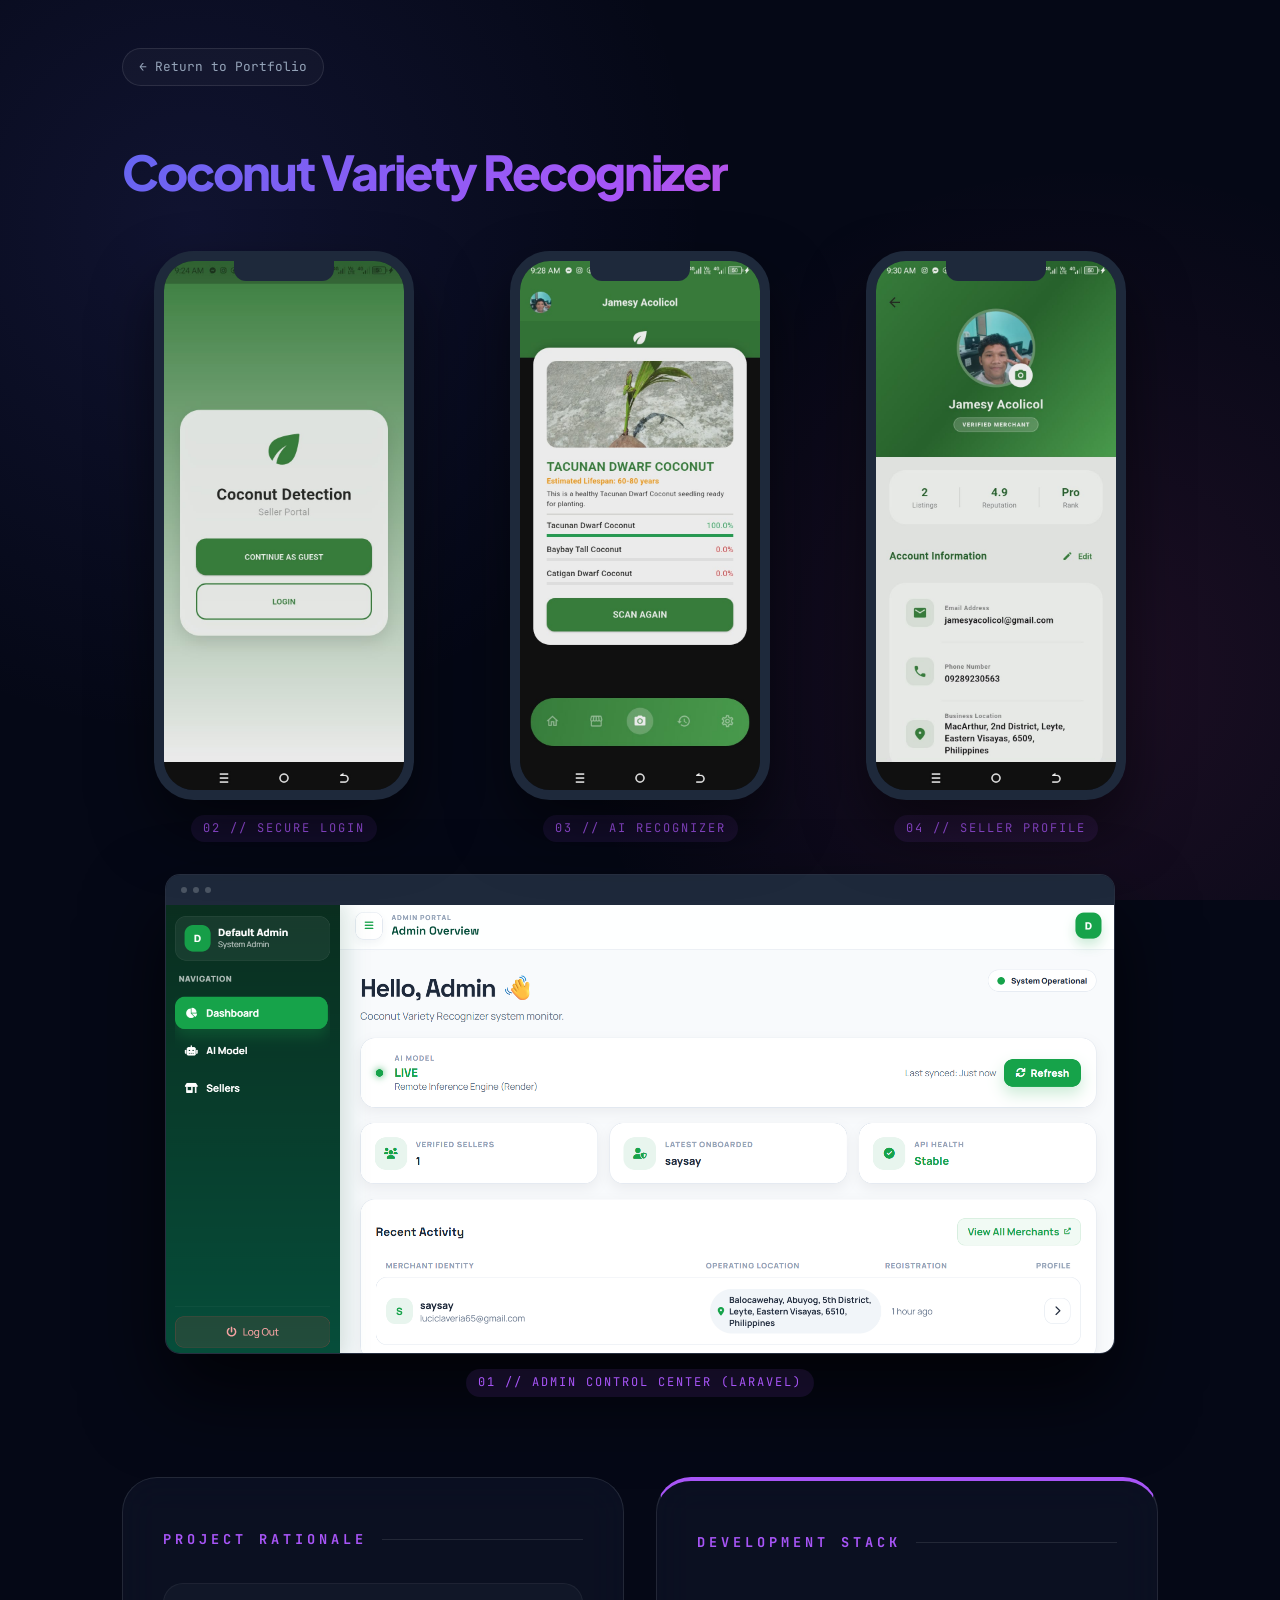
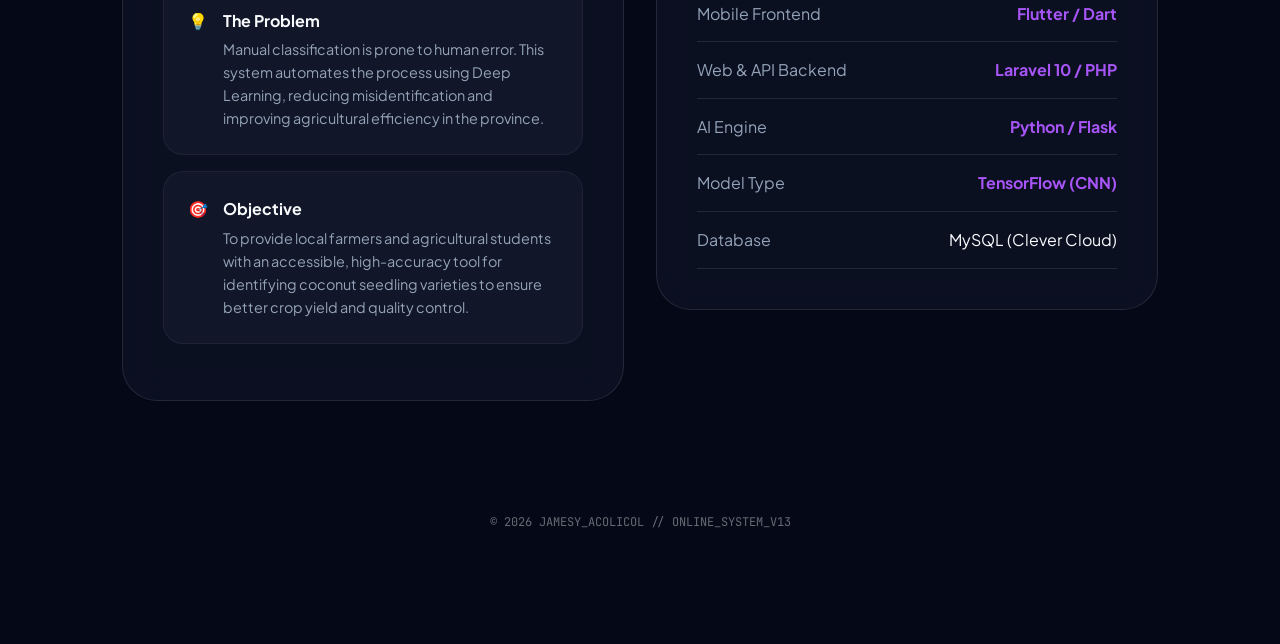
==== capstone.html @ 25eb9b66 "Add files via upload" ====
<!DOCTYPE html>
<html lang="en">
<head>
    <meta charset="UTF-8">
    <meta name="viewport" content="width=device-width, initial-scale=1.0">
    <title>Capstone | Coconut Variety Recognizer V13.1</title>
    <link rel="stylesheet" href="css/capstone.css">
</head>
<body>

<div class="container">
    <nav>
        <a href="index.html" class="back-btn">← Return to Portfolio</a>
    </nav>

    <h1>Coconut Variety Recognizer</h1>

    <div class="showcase-grid">
        

        <div class="screen-card">
            <div class="phone-mockup">
                <img src="photo/login.jpeg" alt="Login Screen">
            </div>
            <div class="label">02 // Secure Login</div>
        </div>

        <div class="screen-card">
            <div class="phone-mockup">
                <img src="photo/cameradetect.jpeg" alt="Detection Screen">
            </div>
            <div class="label">03 // AI Recognizer</div>
        </div>

        <div class="screen-card">
            <div class="phone-mockup">
                <img src="photo/profile.jpeg" alt="Profile Screen">
            </div>
            <div class="label">04 // Seller Profile</div>
        </div>

        <div class="admin-wrapper">
            <div class="web-mockup">
                <div class="web-header">
                    <div class="dot"></div><div class="dot"></div><div class="dot"></div>
                </div>
                <img src="photo/admin.png" alt="Admin Dashboard">
            </div>
            <div class="label">01 // Admin Control Center (Laravel)</div>
        </div>
    </div>

    <div class="grid">
        <div class="section-left">
            <div class="glass-card">
                <h2>Project Rationale</h2>
                
                <div class="feature-box">
                    <span>💡</span>
                    <div>
                        <strong style="display:block; margin-bottom:5px;">The Problem</strong>
                        <p style="font-size: 0.9rem; color: var(--text-dim); margin:0;">
                            Manual classification is prone to human error. This system automates the process using Deep Learning, reducing misidentification and improving agricultural efficiency in the province.
                        </p>
                    </div>
                </div>

                <div class="feature-box">
                    <span>🎯</span>
                    <div>
                        <strong style="display:block; margin-bottom:5px;">Objective</strong>
                        <p style="font-size: 0.9rem; color: var(--text-dim); margin:0;">
                            To provide local farmers and agricultural students with an accessible, high-accuracy tool for identifying coconut seedling varieties to ensure better crop yield and quality control.
                        </p>
                    </div>
                </div>
            </div>
        </div>

        <div class="section-right">
            <div class="glass-card" style="border-top: 4px solid var(--accent-purple);">
                <h2>Development Stack</h2>
                
                <div class="spec-item">
                    <span style="color:var(--text-dim)">Mobile Frontend</span>
                    <span style="color:var(--accent-purple); font-weight:700;">Flutter / Dart</span>
                </div>
                
                <div class="spec-item">
                    <span style="color:var(--text-dim)">Web & API Backend</span>
                    <span style="color:var(--accent-purple); font-weight:700;">Laravel 10 / PHP</span>
                </div>

                <div class="spec-item">
                    <span style="color:var(--text-dim)">AI Engine</span>
                    <span style="color:var(--accent-purple); font-weight:700;">Python / Flask</span>
                </div>

                <div class="spec-item">
                    <span style="color:var(--text-dim)">Model Type</span>
                    <span style="color:var(--accent-purple); font-weight:700;">TensorFlow (CNN)</span>
                </div>

                <div class="spec-item">
                    <span style="color:var(--text-dim)">Database</span>
                    <span>MySQL (Clever Cloud)</span>
                </div>
            </div>
        </div>
    </div>

    <footer style="text-align: center; padding: 5rem 0; opacity: 0.4; font-family: 'JetBrains Mono'; font-size: 0.75rem;">
        &copy; 2026 JAMESY_ACOLICOL // ONLINE_SYSTEM_V13
    </footer>
</div>

</body>
</html>
---- css/capstone.css ----
@import url('https://fonts.googleapis.com/css2?family=Plus+Jakarta+Sans:wght@300;400;600;800&family=JetBrains+Mono:wght@400;700&display=swap');

:root {
    --bg-space: #050816;
    --glass-card: rgba(15, 23, 42, 0.6);
    --border-white: rgba(255, 255, 255, 0.1);
    --grad-primary: linear-gradient(135deg, #6366f1 0%, #a855f7 50%, #ec4899 100%);
    --text-bright: #f8fafc;
    --text-dim: #94a3b8;
    --accent-purple: #a855f7;
    --accent-pink: #ec4899;
}

* { box-sizing: border-box; transition: all 0.4s cubic-bezier(0.23, 1, 0.32, 1); }

body {
    font-family: 'Plus Jakarta Sans', sans-serif;
    margin: 0;
    color: var(--text-bright);
    background: var(--bg-space);
    background-image:
        radial-gradient(circle at 15% 25%, rgba(99, 102, 241, 0.12) 0%, transparent 40%),
        radial-gradient(circle at 85% 75%, rgba(236, 72, 153, 0.1) 0%, transparent 40%);
    background-attachment: fixed;
    line-height: 1.6;
}

.container { max-width: 1100px; margin: auto; padding: 2rem; }

nav { padding: 1rem 0; margin-bottom: 2rem; }

.back-btn {
    text-decoration: none;
    color: var(--text-dim);
    font-family: 'JetBrains Mono';
    font-size: 0.8rem;
    display: flex;
    align-items: center;
    gap: 10px;
    width: fit-content;
    padding: 8px 16px;
    border-radius: 50px;
    background: rgba(255,255,255,0.03);
    border: 1px solid var(--border-white);
}

.back-btn:hover {
    color: #fff;
    background: var(--grad-primary);
    border-color: transparent;
    transform: translateX(-5px);
}

h1 {
    font-size: clamp(2rem, 5vw, 3rem);
    margin: 0 0 2.5rem;
    font-weight: 800;
    letter-spacing: -2px;
    background: var(--grad-primary);
    -webkit-background-clip: text;
    background-clip: text;
    -webkit-text-fill-color: transparent;
}

.showcase-grid {
    display: grid;
    grid-template-columns: repeat(3, 1fr);
    gap: 2rem;
    margin-bottom: 4rem;
}

.admin-wrapper {
    grid-column: 1 / -1;
    display: flex;
    flex-direction: column;
    align-items: center;
    margin-bottom: 1rem;
}

.admin-wrapper:hover {
    transform: translateY(-8px);
}

.admin-wrapper:hover .web-mockup {
    border-color: var(--accent-purple);
    box-shadow: 0 50px 100px rgba(0, 0, 0, 0.8), 
                0 0 30px rgba(168, 85, 247, 0.15);
}

.admin-wrapper:hover .dot {
    background: var(--accent-pink);
    box-shadow: 0 0 8px var(--accent-pink);
}

.admin-wrapper:hover .label {
    background: var(--grad-primary);
    color: #fff;
    letter-spacing: 3px; /* Subtle "expansion" effect */
    box-shadow: 0 10px 20px rgba(0, 0, 0, 0.3);
}

.admin-wrapper:hover img {
    filter: contrast(1.1) brightness(1.05);
}



.screen-card {
    display: flex;
    flex-direction: column;
    align-items: center;
    width: 100%;
}
.screen-card:hover {
    /* 1. Lift the entire card slightly */
    transform: translateY(-10px);
}

/* 2. Target the mockup inside the card specifically */
.screen-card:hover .phone-mockup {
    border-color: var(--accent-purple);
    box-shadow: 0 40px 80px rgba(0, 0, 0, 0.8), 
                0 0 20px rgba(168, 85, 247, 0.2);
    transform: scale(1.03);
}

/* 3. Make the label pop when the card is hovered */
.screen-card:hover .label {
    background: var(--grad-primary);
    color: #fff;
    transform: translateY(5px);
    box-shadow: 0 5px 15px rgba(168, 85, 247, 0.3);
}

/* 4. Optional: Subtle brightness boost to the image inside */
.screen-card:hover .phone-mockup img {
    filter: brightness(1.1);
}

.phone-mockup {
    width: 100%;
    max-width: 260px;
    aspect-ratio: 9/19;
    background: #0f172a;
    border: 10px solid #1e293b;
    border-radius: 40px;
    box-shadow: 0 30px 60px rgba(0,0,0,0.5);
    overflow: hidden;
    position: relative;
}

.phone-mockup img { width: 100%; height: 100%; object-fit: cover; }

.phone-mockup::before {
    content: '';
    position: absolute;
    top: 0;
    left: 50%;
    transform: translateX(-50%);
    width: 100px;
    height: 20px;
    background: #1e293b;
    border-bottom-left-radius: 12px;
    border-bottom-right-radius: 12px;
    z-index: 10;
}

.web-mockup {
    width: 100%;
    max-width: 950px;
    height: 480px;
    background: #0f172a;
    border-radius: 15px;
    border: 1px solid var(--border-white);
    box-shadow: 0 40px 80px rgba(0,0,0,0.7);
    overflow: hidden;
}

.web-header {
    height: 30px;
    background: #1e293b;
    display: flex;
    align-items: center;
    padding: 0 15px;
    gap: 6px;
}

.dot { width: 6px; height: 6px; border-radius: 50%; background: #4b5563; }

.web-mockup img { width: 100%; height: calc(100% - 30px); object-fit: cover; }

.label {
    margin-top: 15px;
    font-family: 'JetBrains Mono';
    color: var(--accent-purple);
    font-size: 0.75rem;
    text-transform: uppercase;
    letter-spacing: 2px;
    background: rgba(168, 85, 247, 0.1);
    padding: 4px 12px;
    border-radius: 20px;
}

.grid { display: grid; grid-template-columns: 1fr 1fr; gap: 2rem; margin-bottom: 2rem; }

.glass-card {
    background: var(--glass-card);
    backdrop-filter: blur(20px);
    border: 1px solid var(--border-white);
    border-radius: 35px;
    padding: 2.5rem;
}

h2 {
    font-size: 0.85rem;
    font-family: 'JetBrains Mono';
    color: var(--accent-purple);
    text-transform: uppercase;
    letter-spacing: 4px;
    margin-bottom: 2rem;
    display: flex;
    align-items: center;
    gap: 15px;
}

h2::after { content: ''; height: 1px; flex-grow: 1; background: var(--border-white); }

.feature-box {
    background: rgba(255,255,255,0.03);
    border-radius: 20px;
    padding: 1.5rem;
    margin-bottom: 1rem;
    border: 1px solid rgba(255,255,255,0.05);
    display: flex;
    gap: 15px;
}

.feature-box:hover {
    background: var(--grad-primary);
    border-color: transparent;
    box-shadow: 0 10px 20px rgba(168, 85, 247, 0.4);
    transform: translateY(-5px);
}

.spec-item {
    display: flex;
    justify-content: space-between;
    padding: 15px 0;
    border-bottom: 1px solid var(--border-white);
}

@media (max-width: 850px) {
    .showcase-grid { grid-template-columns: 1fr; }
    .grid { grid-template-columns: 1fr; }
    .web-mockup { height: 300px; }
}
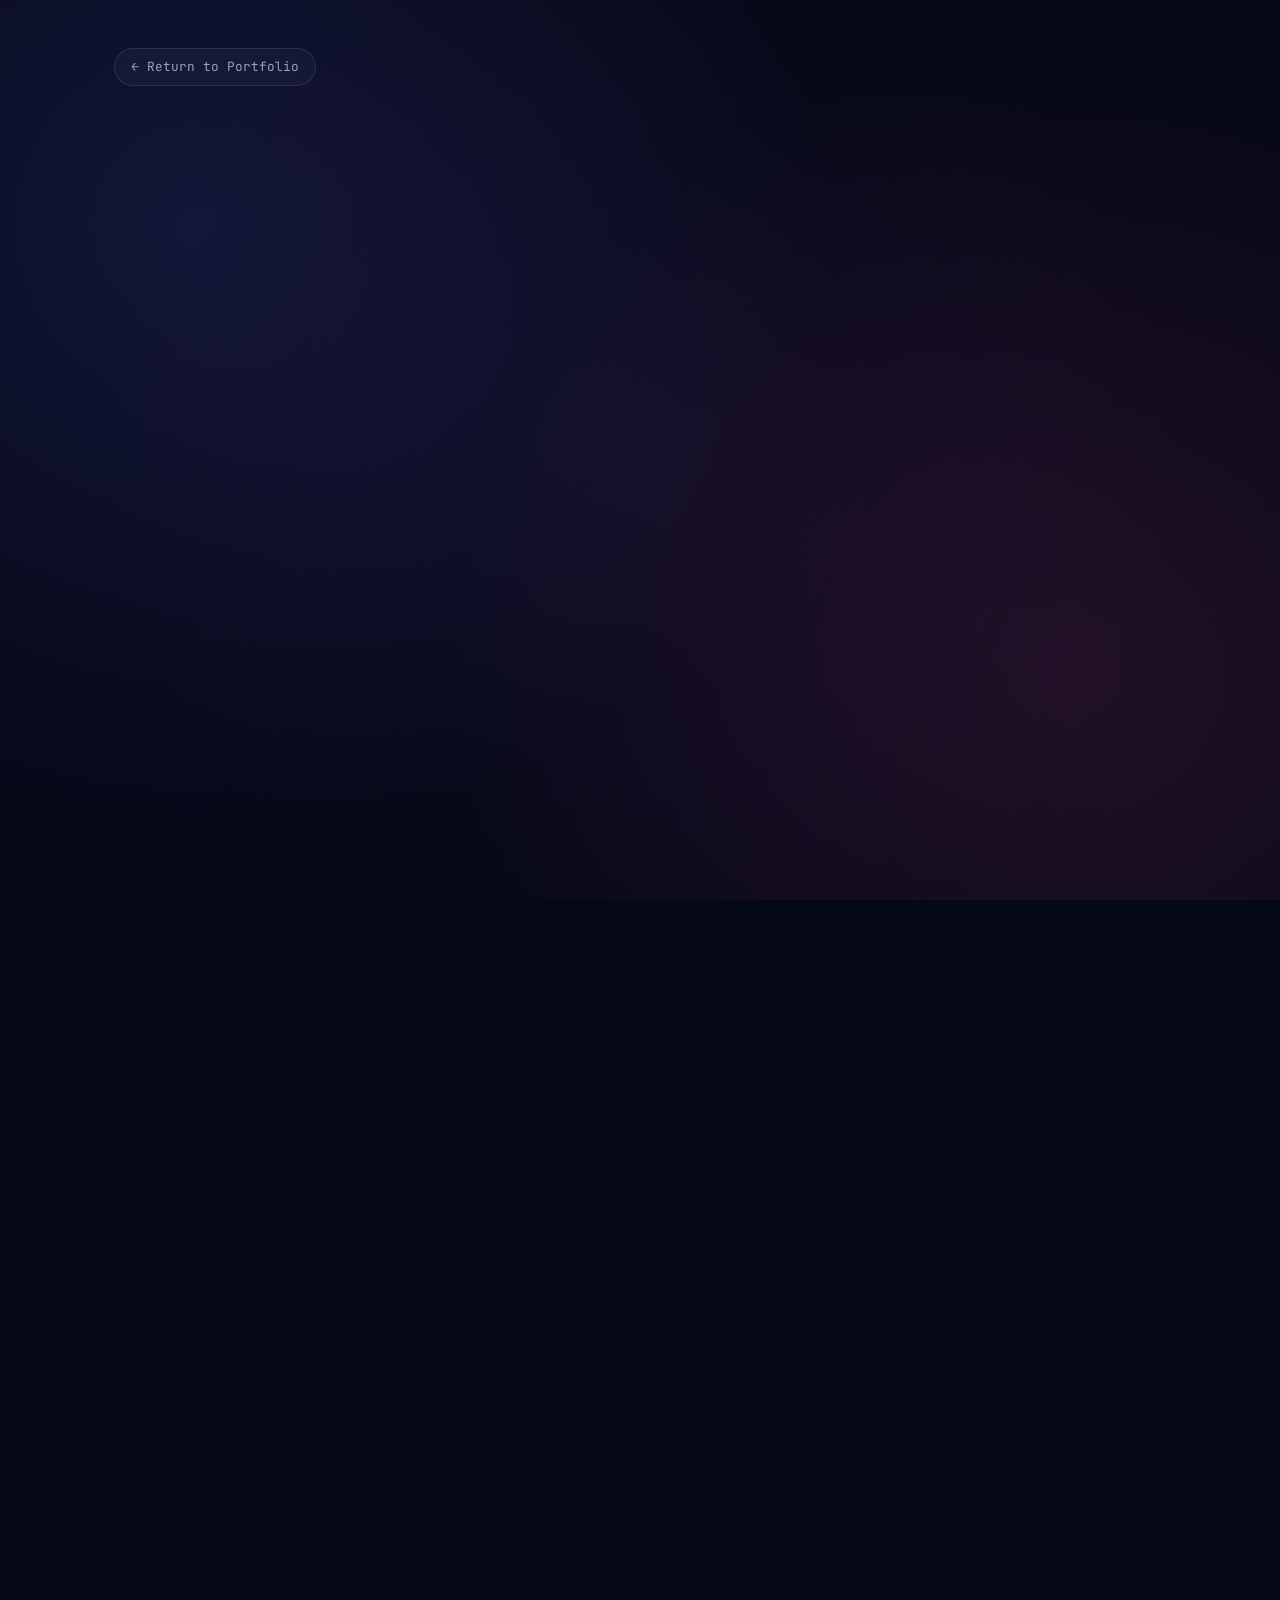
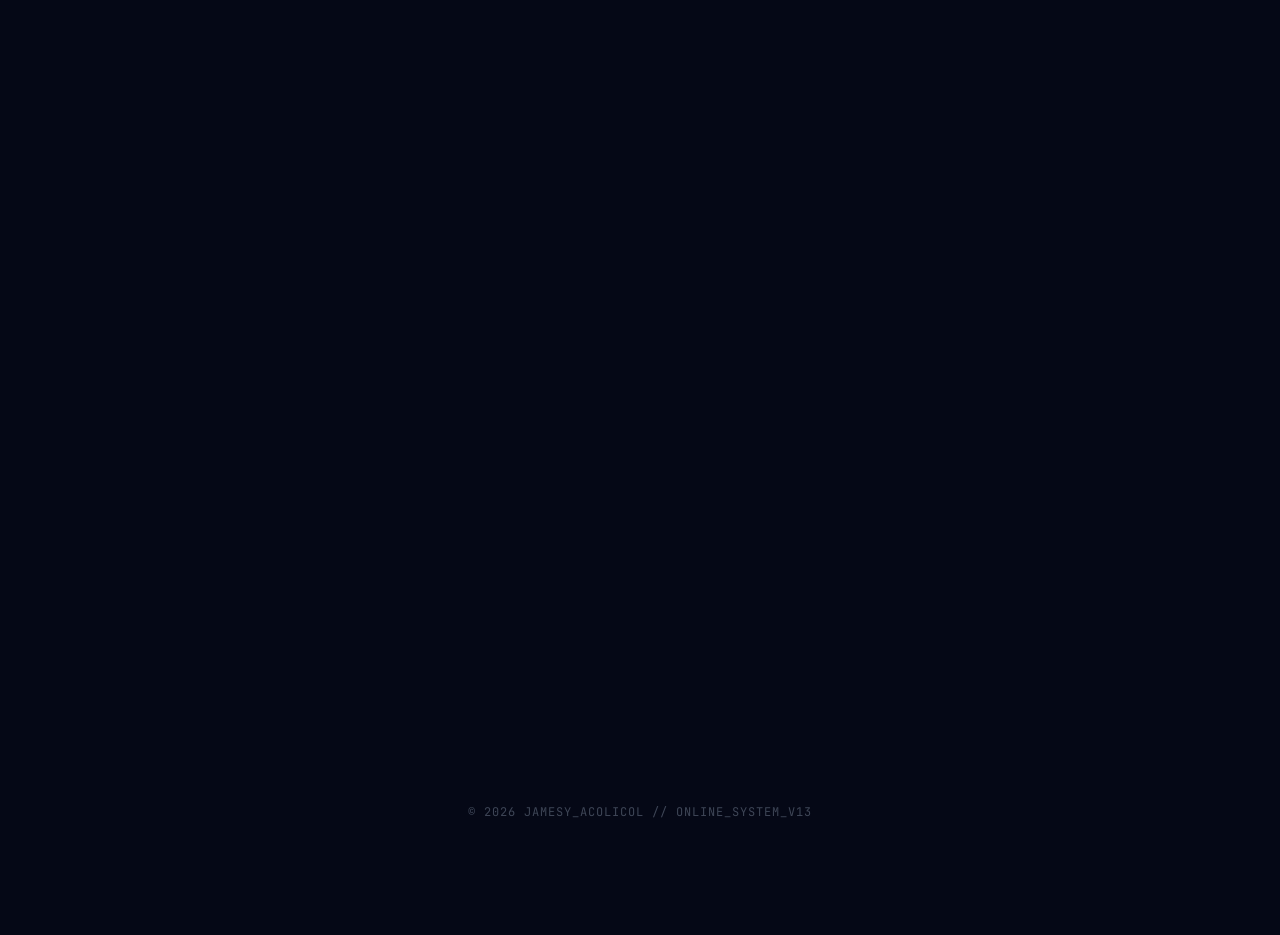
==== commit 59ee818f: "Add files via upload" ====
--- a/capstone.html
+++ b/capstone.html
@@ -1,57 +1,52 @@
 <!DOCTYPE html>
 <html lang="en">
-<head>
-    <meta charset="UTF-8">
-    <meta name="viewport" content="width=device-width, initial-scale=1.0">
-    <title>Capstone | Coconut Variety Recognizer V13.1</title>
-    <link rel="stylesheet" href="css/capstone.css">
-</head>
+<head>
+    <meta charset="UTF-8">
+    <meta name="viewport" content="width=device-width, initial-scale=1.0">
+    <title>Capstone | Coconut Variety Recognizer V13.1</title>
+    <link rel="stylesheet" href="css/capstone.css">
+</head>
 <body>
 
 <div class="container">
-    <nav>
-        <a href="index.html" class="back-btn">← Return to Portfolio</a>
-    </nav>
+    <nav>
+        <a href="index.html" class="back-btn">← Return to Portfolio</a>
+    </nav>
 
-    <h1>Coconut Variety Recognizer</h1>
+    <h1 class="reveal">Coconut Variety Recognizer</h1>
 
     <div class="showcase-grid">
-        
+        <div class="phones-column">
+            <div class="phone-stack">
+                <div class="screen-card reveal">
+                    <div class="phone-mockup">
+                        <img src="photo/login.jpeg" alt="Login Screen">
+                    </div>
+                    <div class="label">01 // Secure Login</div>
+                </div>
 
-        <div class="screen-card">
-            <div class="phone-mockup">
-                <img src="photo/login.jpeg" alt="Login Screen">
+                <div class="screen-card reveal">
+                    <div class="phone-mockup">
+                        <img src="photo/cameradetect.jpeg" alt="Detection Screen">
+                    </div>
+                    <div class="label">02 // AI Recognizer</div>
+                </div>
             </div>
-            <div class="label">02 // Secure Login</div>
         </div>
 
-        <div class="screen-card">
-            <div class="phone-mockup">
-                <img src="photo/cameradetect.jpeg" alt="Detection Screen">
-            </div>
-            <div class="label">03 // AI Recognizer</div>
-        </div>
-
-        <div class="screen-card">
-            <div class="phone-mockup">
-                <img src="photo/profile.jpeg" alt="Profile Screen">
-            </div>
-            <div class="label">04 // Seller Profile</div>
-        </div>
-
-        <div class="admin-wrapper">
+        <div class="admin-wrapper reveal">
             <div class="web-mockup">
                 <div class="web-header">
                     <div class="dot"></div><div class="dot"></div><div class="dot"></div>
                 </div>
                 <img src="photo/admin.png" alt="Admin Dashboard">
             </div>
-            <div class="label">01 // Admin Control Center (Laravel)</div>
+            <div class="label">03 // Admin Control Center (Laravel)</div>
         </div>
     </div>
 
     <div class="grid">
-        <div class="section-left">
+        <div class="section-left reveal">
             <div class="glass-card">
                 <h2>Project Rationale</h2>
                 
@@ -60,7 +55,7 @@
                     <div>
                         <strong style="display:block; margin-bottom:5px;">The Problem</strong>
                         <p style="font-size: 0.9rem; color: var(--text-dim); margin:0;">
-                            Manual classification is prone to human error. This system automates the process using Deep Learning, reducing misidentification and improving agricultural efficiency in the province.
+                            Manual classification is prone to human error. This system automates the process using Deep Learning, reducing misidentification and improving agricultural efficiency.
                         </p>
                     </div>
                 </div>
@@ -70,40 +65,42 @@
                     <div>
                         <strong style="display:block; margin-bottom:5px;">Objective</strong>
                         <p style="font-size: 0.9rem; color: var(--text-dim); margin:0;">
-                            To provide local farmers and agricultural students with an accessible, high-accuracy tool for identifying coconut seedling varieties to ensure better crop yield and quality control.
+                            To provide local farmers and agricultural students with an accessible tool for identifying coconut seedling varieties to ensure better crop yield.
                         </p>
                     </div>
                 </div>
             </div>
         </div>
 
-        <div class="section-right">
+        <div class="section-right reveal">
             <div class="glass-card" style="border-top: 4px solid var(--accent-purple);">
                 <h2>Development Stack</h2>
                 
-                <div class="spec-item">
-                    <span style="color:var(--text-dim)">Mobile Frontend</span>
-                    <span style="color:var(--accent-purple); font-weight:700;">Flutter / Dart</span>
-                </div>
-                
-                <div class="spec-item">
-                    <span style="color:var(--text-dim)">Web & API Backend</span>
-                    <span style="color:var(--accent-purple); font-weight:700;">Laravel 10 / PHP</span>
-                </div>
+                <div class="stack-grid">
+                    <div class="spec-item">
+                        <span>Mobile Frontend</span>
+                        <span style="color:var(--accent-purple); font-weight:700;">Flutter / Dart</span>
+                    </div>
+                    
+                    <div class="spec-item">
+                        <span>Web & API Backend</span>
+                        <span style="color:var(--accent-purple); font-weight:700;">Laravel 10 / PHP</span>
+                    </div>
 
-                <div class="spec-item">
-                    <span style="color:var(--text-dim)">AI Engine</span>
-                    <span style="color:var(--accent-purple); font-weight:700;">Python / Flask</span>
-                </div>
+                    <div class="spec-item">
+                        <span>AI Engine</span>
+                        <span style="color:var(--accent-purple); font-weight:700;">Python / Flask</span>
+                    </div>
 
-                <div class="spec-item">
-                    <span style="color:var(--text-dim)">Model Type</span>
-                    <span style="color:var(--accent-purple); font-weight:700;">TensorFlow (CNN)</span>
-                </div>
+                    <div class="spec-item">
+                        <span>Model Type</span>
+                        <span style="color:var(--accent-purple); font-weight:700;">TensorFlow (CNN)</span>
+                    </div>
 
-                <div class="spec-item">
-                    <span style="color:var(--text-dim)">Database</span>
-                    <span>MySQL (Clever Cloud)</span>
+                    <div class="spec-item" style="grid-column: 1 / -1;">
+                        <span>Database</span>
+                        <span>MySQL (Clever Cloud)</span>
+                    </div>
                 </div>
             </div>
         </div>
@@ -114,5 +111,6 @@
     </footer>
 </div>
 
+<script src="js/capstone.js"></script>
 </body>
-</html>
+</html>
--- a/css/capstone.css
+++ b/css/capstone.css
@@ -1,4 +1,4 @@
-@import url('https://fonts.googleapis.com/css2?family=Plus+Jakarta+Sans:wght@300;400;600;800&family=JetBrains+Mono:wght@400;700&display=swap');
+@import url('https://fonts.googleapis.com/css2?family=Plus+Jakarta+Sans:wght@300;400;500;600;700;800&family=JetBrains+Mono:wght@400;500;600&display=swap');
 
 :root {
     --bg-space: #050816;
@@ -11,37 +11,73 @@
     --accent-pink: #ec4899;
 }
 
-* { box-sizing: border-box; transition: all 0.4s cubic-bezier(0.23, 1, 0.32, 1); }
+* {
+    margin: 0;
+    padding: 0;
+    box-sizing: border-box;
+}
+
+html {
+    scroll-behavior: smooth;
+}
 
 body {
     font-family: 'Plus Jakarta Sans', sans-serif;
-    margin: 0;
     color: var(--text-bright);
     background: var(--bg-space);
     background-image:
-        radial-gradient(circle at 15% 25%, rgba(99, 102, 241, 0.12) 0%, transparent 40%),
-        radial-gradient(circle at 85% 75%, rgba(236, 72, 153, 0.1) 0%, transparent 40%);
+        radial-gradient(circle at 15% 25%, rgba(99, 102, 241, 0.15) 0%, transparent 50%),
+        radial-gradient(circle at 85% 75%, rgba(236, 72, 153, 0.12) 0%, transparent 50%),
+        radial-gradient(circle at 50% 50%, rgba(168, 85, 247, 0.05) 0%, transparent 70%);
     background-attachment: fixed;
     line-height: 1.6;
-}
-
-.container { max-width: 1100px; margin: auto; padding: 2rem; }
-
-nav { padding: 1rem 0; margin-bottom: 2rem; }
+    overflow-x: hidden;
+    position: relative;
+}
+
+body::before {
+    content: '';
+    position: fixed;
+    top: 0;
+    left: 0;
+    width: 100%;
+    height: 100%;
+    background-image: 
+        radial-gradient(circle at 20% 30%, rgba(99, 102, 241, 0.08) 1px, transparent 1px),
+        radial-gradient(circle at 80% 70%, rgba(236, 72, 153, 0.08) 1px, transparent 1px);
+    background-size: 50px 50px, 80px 80px;
+    pointer-events: none;
+    z-index: 0;
+    opacity: 0.3;
+}
+
+.container {
+    max-width: 1100px;
+    margin: 0 auto;
+    padding: 2rem 1.5rem;
+    position: relative;
+    z-index: 1;
+}
+
+/* Navigation */
+nav {
+    padding: 1rem 0;
+    margin-bottom: 2rem;
+}
 
 .back-btn {
     text-decoration: none;
     color: var(--text-dim);
     font-family: 'JetBrains Mono';
     font-size: 0.8rem;
-    display: flex;
+    display: inline-flex;
     align-items: center;
     gap: 10px;
-    width: fit-content;
     padding: 8px 16px;
     border-radius: 50px;
     background: rgba(255,255,255,0.03);
     border: 1px solid var(--border-white);
+    transition: all 0.4s cubic-bezier(0.23, 1, 0.32, 1);
 }
 
 .back-btn:hover {
@@ -49,166 +85,352 @@
     background: var(--grad-primary);
     border-color: transparent;
     transform: translateX(-5px);
-}
-
+    box-shadow: 0 10px 20px rgba(168, 85, 247, 0.3);
+}
+
+/* Title */
 h1 {
     font-size: clamp(2rem, 5vw, 3rem);
-    margin: 0 0 2.5rem;
+    margin: 0 0 3rem;
     font-weight: 800;
     letter-spacing: -2px;
     background: var(--grad-primary);
     -webkit-background-clip: text;
     background-clip: text;
     -webkit-text-fill-color: transparent;
-}
-
+    text-align: center;
+    position: relative;
+    animation: titleGlow 3s ease-in-out infinite;
+}
+
+@keyframes titleGlow {
+    0%, 100% { filter: drop-shadow(0 0 20px rgba(168, 85, 247, 0.3)); }
+    50% { filter: drop-shadow(0 0 40px rgba(168, 85, 247, 0.6)); }
+}
+
+h1::after {
+    content: '';
+    position: absolute;
+    bottom: -10px;
+    left: 50%;
+    transform: translateX(-50%);
+    width: 80px;
+    height: 3px;
+    background: var(--grad-primary);
+    border-radius: 2px;
+    animation: lineExpand 2s ease-in-out infinite;
+}
+
+@keyframes lineExpand {
+    0%, 100% { width: 80px; opacity: 0.5; }
+    50% { width: 120px; opacity: 1; }
+}
+
+/* SHOWCASE GRID - 3 Column Layout */
 .showcase-grid {
     display: grid;
     grid-template-columns: repeat(3, 1fr);
-    gap: 2rem;
+    gap: 2.5rem;
     margin-bottom: 4rem;
-}
-
+    align-items: end;
+}
+
+.phones-column {
+    display: contents;
+}
+
+.phone-stack {
+    display: contents;
+}
+
+.screen-card {
+    display: flex;
+    flex-direction: column;
+    align-items: center;
+    position: relative;
+}
+
+/* Phone mockup */
+.phone-mockup {
+    width: 100%;
+    max-width: 240px;
+    aspect-ratio: 9/18;
+    background: #0f172a;
+    border: 6px solid #1e293b;
+    border-radius: 32px;
+    overflow: hidden;
+    box-shadow: 
+        0 20px 50px rgba(0, 0, 0, 0.5),
+        0 0 25px rgba(168, 85, 247, 0.08);
+    position: relative;
+    transition: all 0.5s cubic-bezier(0.23, 1, 0.32, 1);
+    animation: phoneFloat1 5s ease-in-out infinite;
+}
+
+.screen-card:nth-child(2) .phone-mockup {
+    animation: phoneFloat2 5.5s ease-in-out infinite;
+    animation-delay: -2s;
+}
+
+@keyframes phoneFloat1 {
+    0%, 100% { 
+        transform: translateY(0px);
+    }
+    50% { 
+        transform: translateY(-15px);
+    }
+}
+
+@keyframes phoneFloat2 {
+    0%, 100% { 
+        transform: translateY(0px);
+    }
+    50% { 
+        transform: translateY(-20px);
+    }
+}
+
+.phone-mockup::before {
+    content: '';
+    position: absolute;
+    top: 0;
+    left: 50%;
+    transform: translateX(-50%);
+    width: 70px;
+    height: 16px;
+    background: #1e293b;
+    border-bottom-left-radius: 8px;
+    border-bottom-right-radius: 8px;
+    z-index: 10;
+}
+
+/* Glowing border effect */
+.phone-mockup::after {
+    content: '';
+    position: absolute;
+    inset: -2px;
+    border-radius: 34px;
+    background: linear-gradient(135deg, rgba(99, 102, 241, 0.4), rgba(168, 85, 247, 0.4), rgba(236, 72, 153, 0.4));
+    z-index: -1;
+    opacity: 0;
+    transition: opacity 0.4s ease;
+    animation: ringPulse 4s ease-in-out infinite;
+}
+
+@keyframes ringPulse {
+    0%, 100% { opacity: 0; }
+    50% { opacity: 0.6; }
+}
+
+.phone-mockup:hover {
+    transform: translateY(-10px) scale(1.03);
+    box-shadow: 
+        0 30px 60px rgba(0, 0, 0, 0.6),
+        0 0 40px rgba(168, 85, 247, 0.25);
+    border-color: rgba(168, 85, 247, 0.3);
+}
+
+.phone-mockup:hover::after {
+    opacity: 1;
+}
+
+.phone-mockup img {
+    width: 100%;
+    height: 100%;
+    object-fit: cover;
+    transition: transform 0.5s ease;
+}
+
+.phone-mockup:hover img {
+    transform: scale(1.05);
+}
+
+/* Label with shine effect */
+.label {
+    margin-top: 16px;
+    font-family: 'JetBrains Mono';
+    color: var(--accent-purple);
+    font-size: 0.7rem;
+    text-transform: uppercase;
+    letter-spacing: 2px;
+    background: linear-gradient(135deg, rgba(168, 85, 247, 0.1) 0%, rgba(236, 72, 153, 0.08) 100%);
+    padding: 6px 16px;
+    border-radius: 100px;
+    border: 1px solid rgba(168, 85, 247, 0.15);
+    position: relative;
+    overflow: hidden;
+    transition: all 0.4s cubic-bezier(0.23, 1, 0.32, 1);
+    white-space: nowrap;
+}
+
+.label::before {
+    content: '';
+    position: absolute;
+    top: 0;
+    left: -100%;
+    width: 100%;
+    height: 100%;
+    background: linear-gradient(90deg, transparent, rgba(255,255,255,0.2), transparent);
+    transition: left 0.6s ease;
+}
+
+.screen-card:hover .label {
+    background: var(--grad-primary);
+    color: #fff;
+    border-color: transparent;
+    transform: translateY(-5px);
+    box-shadow: 0 10px 25px rgba(168, 85, 247, 0.4);
+}
+
+.screen-card:hover .label::before {
+    left: 100%;
+}
+
+/* Admin Wrapper - Centered */
 .admin-wrapper {
     grid-column: 1 / -1;
     display: flex;
     flex-direction: column;
     align-items: center;
-    margin-bottom: 1rem;
-}
-
-.admin-wrapper:hover {
-    transform: translateY(-8px);
-}
-
-.admin-wrapper:hover .web-mockup {
-    border-color: var(--accent-purple);
-    box-shadow: 0 50px 100px rgba(0, 0, 0, 0.8), 
-                0 0 30px rgba(168, 85, 247, 0.15);
-}
-
-.admin-wrapper:hover .dot {
-    background: var(--accent-pink);
-    box-shadow: 0 0 8px var(--accent-pink);
+    margin-top: 1rem;
+}
+
+.web-mockup {
+    width: 100%;
+    max-width: 850px;
+    background: #0f172a;
+    border-radius: 16px;
+    border: 1px solid var(--border-white);
+    box-shadow: 
+        0 25px 60px rgba(0, 0, 0, 0.6),
+        0 0 25px rgba(99, 102, 241, 0.08);
+    overflow: hidden;
+    position: relative;
+    transition: all 0.5s cubic-bezier(0.23, 1, 0.32, 1);
+    animation: webFloat 5s ease-in-out infinite;
+}
+
+@keyframes webFloat {
+    0%, 100% { 
+        transform: translateY(0px);
+    }
+    50% { 
+        transform: translateY(-10px);
+    }
+}
+
+.web-mockup:hover {
+    transform: translateY(-8px) scale(1.01);
+    box-shadow: 
+        0 40px 80px rgba(0, 0, 0, 0.7),
+        0 0 50px rgba(168, 85, 247, 0.2);
+    border-color: rgba(168, 85, 247, 0.3);
+}
+
+.web-header {
+    height: 32px;
+    background: #1e293b;
+    display: flex;
+    align-items: center;
+    padding: 0 14px;
+    gap: 7px;
+}
+
+.dot {
+    width: 8px;
+    height: 8px;
+    border-radius: 50%;
+    background: #4b5563;
+    transition: all 0.3s ease;
+}
+
+.web-mockup:hover .dot:nth-child(1) {
+    background: #ef4444;
+    box-shadow: 0 0 10px #ef4444;
+}
+
+.web-mockup:hover .dot:nth-child(2) {
+    background: #f59e0b;
+    box-shadow: 0 0 10px #f59e0b;
+}
+
+.web-mockup:hover .dot:nth-child(3) {
+    background: #10b981;
+    box-shadow: 0 0 10px #10b981;
+}
+
+.web-mockup img {
+    width: 100%;
+    display: block;
+    transition: transform 0.5s ease;
+}
+
+.web-mockup:hover img {
+    transform: scale(1.02);
 }
 
 .admin-wrapper:hover .label {
     background: var(--grad-primary);
     color: #fff;
-    letter-spacing: 3px; /* Subtle "expansion" effect */
-    box-shadow: 0 10px 20px rgba(0, 0, 0, 0.3);
-}
-
-.admin-wrapper:hover img {
-    filter: contrast(1.1) brightness(1.05);
-}
-
-
-
-.screen-card {
-    display: flex;
-    flex-direction: column;
-    align-items: center;
-    width: 100%;
-}
-.screen-card:hover {
-    /* 1. Lift the entire card slightly */
-    transform: translateY(-10px);
-}
-
-/* 2. Target the mockup inside the card specifically */
-.screen-card:hover .phone-mockup {
-    border-color: var(--accent-purple);
-    box-shadow: 0 40px 80px rgba(0, 0, 0, 0.8), 
-                0 0 20px rgba(168, 85, 247, 0.2);
-    transform: scale(1.03);
-}
-
-/* 3. Make the label pop when the card is hovered */
-.screen-card:hover .label {
-    background: var(--grad-primary);
-    color: #fff;
-    transform: translateY(5px);
-    box-shadow: 0 5px 15px rgba(168, 85, 247, 0.3);
-}
-
-/* 4. Optional: Subtle brightness boost to the image inside */
-.screen-card:hover .phone-mockup img {
-    filter: brightness(1.1);
-}
-
-.phone-mockup {
-    width: 100%;
-    max-width: 260px;
-    aspect-ratio: 9/19;
-    background: #0f172a;
-    border: 10px solid #1e293b;
-    border-radius: 40px;
-    box-shadow: 0 30px 60px rgba(0,0,0,0.5);
-    overflow: hidden;
-    position: relative;
-}
-
-.phone-mockup img { width: 100%; height: 100%; object-fit: cover; }
-
-.phone-mockup::before {
-    content: '';
-    position: absolute;
-    top: 0;
-    left: 50%;
-    transform: translateX(-50%);
-    width: 100px;
-    height: 20px;
-    background: #1e293b;
-    border-bottom-left-radius: 12px;
-    border-bottom-right-radius: 12px;
-    z-index: 10;
-}
-
-.web-mockup {
-    width: 100%;
-    max-width: 950px;
-    height: 480px;
-    background: #0f172a;
-    border-radius: 15px;
-    border: 1px solid var(--border-white);
-    box-shadow: 0 40px 80px rgba(0,0,0,0.7);
-    overflow: hidden;
-}
-
-.web-header {
-    height: 30px;
-    background: #1e293b;
-    display: flex;
-    align-items: center;
-    padding: 0 15px;
-    gap: 6px;
-}
-
-.dot { width: 6px; height: 6px; border-radius: 50%; background: #4b5563; }
-
-.web-mockup img { width: 100%; height: calc(100% - 30px); object-fit: cover; }
-
-.label {
-    margin-top: 15px;
-    font-family: 'JetBrains Mono';
-    color: var(--accent-purple);
-    font-size: 0.75rem;
-    text-transform: uppercase;
-    letter-spacing: 2px;
-    background: rgba(168, 85, 247, 0.1);
-    padding: 4px 12px;
-    border-radius: 20px;
-}
-
-.grid { display: grid; grid-template-columns: 1fr 1fr; gap: 2rem; margin-bottom: 2rem; }
-
+    border-color: transparent;
+    transform: translateY(-5px);
+    box-shadow: 0 10px 25px rgba(168, 85, 247, 0.4);
+}
+
+/* Content Grid */
+.grid {
+    display: grid;
+    grid-template-columns: 1fr;
+    gap: 2rem;
+    margin-bottom: 2rem;
+}
+
+.section-left,
+.section-right {
+    width: 100%;
+}
+
+/* Glass card with hover glow */
 .glass-card {
     background: var(--glass-card);
     backdrop-filter: blur(20px);
     border: 1px solid var(--border-white);
-    border-radius: 35px;
+    border-radius: 28px;
     padding: 2.5rem;
+    position: relative;
+    overflow: hidden;
+    transition: all 0.4s cubic-bezier(0.23, 1, 0.32, 1);
+}
+
+.glass-card::before {
+    content: '';
+    position: absolute;
+    top: -50%;
+    left: -50%;
+    width: 200%;
+    height: 200%;
+    background: radial-gradient(circle, rgba(168, 85, 247, 0.08) 0%, transparent 70%);
+    animation: cardGlow 8s linear infinite;
+    pointer-events: none;
+    opacity: 0;
+    transition: opacity 0.4s ease;
+}
+
+.glass-card:hover::before {
+    opacity: 1;
+}
+
+@keyframes cardGlow {
+    0% { transform: rotate(0deg); }
+    100% { transform: rotate(360deg); }
+}
+
+.glass-card:hover {
+    border-color: rgba(168, 85, 247, 0.3);
+    box-shadow: 
+        0 20px 50px rgba(0, 0, 0, 0.4),
+        0 0 40px rgba(168, 85, 247, 0.15);
+    transform: translateY(-5px);
 }
 
 h2 {
@@ -221,9 +443,16 @@
     display: flex;
     align-items: center;
     gap: 15px;
-}
-
-h2::after { content: ''; height: 1px; flex-grow: 1; background: var(--border-white); }
+    position: relative;
+    z-index: 1;
+}
+
+h2::after {
+    content: '';
+    height: 1px;
+    flex-grow: 1;
+    background: linear-gradient(to right, var(--border-white), transparent);
+}
 
 .feature-box {
     background: rgba(255,255,255,0.03);
@@ -233,24 +462,201 @@
     border: 1px solid rgba(255,255,255,0.05);
     display: flex;
     gap: 15px;
+    align-items: flex-start;
+    position: relative;
+    z-index: 1;
+    transition: all 0.4s cubic-bezier(0.23, 1, 0.32, 1);
 }
 
 .feature-box:hover {
+    background: rgba(255,255,255,0.06);
+    border-color: rgba(168, 85, 247, 0.2);
+    transform: translateX(8px);
+    box-shadow: 0 10px 30px rgba(168, 85, 247, 0.15);
+}
+
+.feature-box span:first-child {
+    font-size: 2rem;
+    flex-shrink: 0;
+    filter: drop-shadow(0 4px 8px rgba(168, 85, 247, 0.3));
+    animation: iconBounce 3s ease-in-out infinite;
+}
+
+@keyframes iconBounce {
+    0%, 100% { transform: scale(1); }
+    50% { transform: scale(1.1); }
+}
+
+.feature-box:hover span:first-child {
+    animation: iconSpin 0.6s ease;
+}
+
+@keyframes iconSpin {
+    0% { transform: rotate(0deg) scale(1); }
+    50% { transform: rotate(10deg) scale(1.2); }
+    100% { transform: rotate(0deg) scale(1); }
+}
+
+.feature-box strong {
+    display: block;
+    margin-bottom: 6px;
+    font-size: 0.9rem;
+}
+
+.feature-box p {
+    font-size: 0.85rem;
+    color: var(--text-dim);
+    margin: 0;
+    line-height: 1.6;
+}
+
+/* Development Stack */
+.stack-grid {
+    display: grid;
+    grid-template-columns: repeat(2, 1fr);
+    gap: 1rem;
+    position: relative;
+    z-index: 1;
+}
+
+.spec-item {
+    background: rgba(255,255,255,0.02);
+    border: 1px solid rgba(255,255,255,0.05);
+    border-radius: 16px;
+    padding: 1.2rem;
+    display: flex;
+    flex-direction: column;
+    gap: 8px;
+    position: relative;
+    overflow: hidden;
+    transition: all 0.4s cubic-bezier(0.23, 1, 0.32, 1);
+}
+
+.spec-item::before {
+    content: '';
+    position: absolute;
+    bottom: 0;
+    left: 0;
+    width: 100%;
+    height: 2px;
     background: var(--grad-primary);
-    border-color: transparent;
-    box-shadow: 0 10px 20px rgba(168, 85, 247, 0.4);
+    transform: scaleX(0);
+    transform-origin: left;
+    transition: transform 0.4s cubic-bezier(0.23, 1, 0.32, 1);
+}
+
+.spec-item:hover::before {
+    transform: scaleX(1);
+}
+
+.spec-item:hover {
+    background: rgba(168, 85, 247, 0.08);
+    border-color: rgba(168, 85, 247, 0.3);
     transform: translateY(-5px);
-}
-
-.spec-item {
-    display: flex;
-    justify-content: space-between;
-    padding: 15px 0;
-    border-bottom: 1px solid var(--border-white);
-}
-
-@media (max-width: 850px) {
-    .showcase-grid { grid-template-columns: 1fr; }
-    .grid { grid-template-columns: 1fr; }
-    .web-mockup { height: 300px; }
-}
+    box-shadow: 0 10px 30px rgba(168, 85, 247, 0.2);
+}
+
+.spec-item span:first-child {
+    font-size: 0.75rem;
+    color: var(--text-dim);
+    text-transform: uppercase;
+    letter-spacing: 1px;
+}
+
+.spec-item span:last-child {
+    font-size: 0.95rem;
+    color: var(--accent-purple);
+    font-weight: 700;
+    transition: all 0.3s ease;
+}
+
+.spec-item:hover span:last-child {
+    color: #fff;
+    text-shadow: 0 0 20px rgba(168, 85, 247, 0.5);
+}
+
+/* Footer */
+footer {
+    text-align: center;
+    padding: 4rem 0 2rem;
+    font-family: 'JetBrains Mono';
+    font-size: 0.7rem;
+    color: var(--text-dim);
+    opacity: 0.4;
+    letter-spacing: 1px;
+}
+
+/* Scroll Animations */
+@keyframes fadeInUp {
+    from {
+        opacity: 0;
+        transform: translateY(40px);
+    }
+    to {
+        opacity: 1;
+        transform: translateY(0);
+    }
+}
+
+.reveal {
+    opacity: 0;
+    transform: translateY(40px);
+}
+
+.reveal.active {
+    animation: fadeInUp 0.8s cubic-bezier(0.23, 1, 0.32, 1) forwards;
+}
+
+.screen-card:nth-child(1).reveal.active {
+    animation-delay: 0.1s;
+}
+
+.screen-card:nth-child(2).reveal.active {
+    animation-delay: 0.2s;
+}
+
+.admin-wrapper.reveal.active {
+    animation-delay: 0.3s;
+}
+
+/* Responsive */
+@media (max-width: 900px) {
+    .showcase-grid {
+        grid-template-columns: 1fr;
+        gap: 2rem;
+    }
+
+    .phone-mockup {
+        max-width: 200px;
+    }
+
+    .web-mockup {
+        max-width: 100%;
+    }
+
+    .stack-grid {
+        grid-template-columns: 1fr;
+    }
+}
+
+@media (max-width: 600px) {
+    .container {
+        padding: 1.5rem 1rem;
+    }
+
+    h1 {
+        font-size: 2rem;
+    }
+
+    .phone-mockup {
+        max-width: 180px;
+    }
+
+    .glass-card {
+        padding: 1.8rem;
+    }
+
+    h2 {
+        font-size: 0.75rem;
+    }
+}
